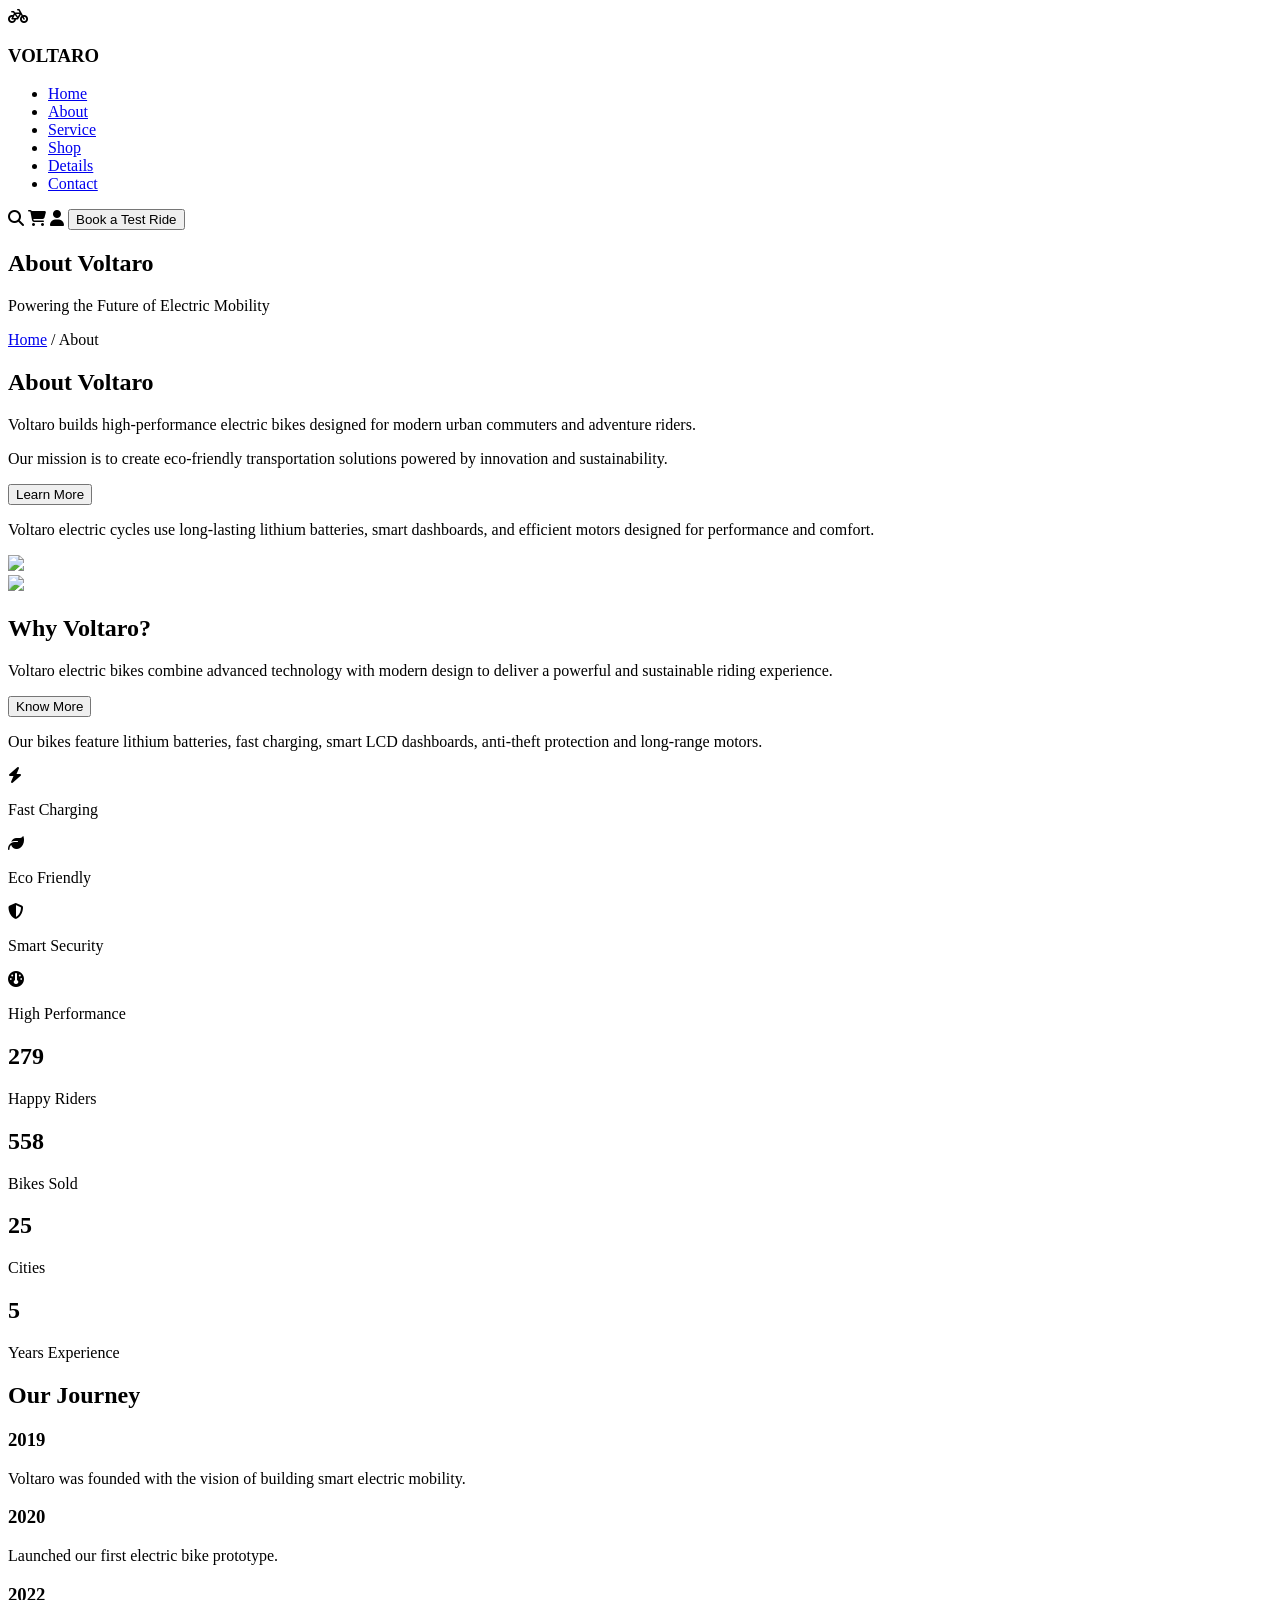
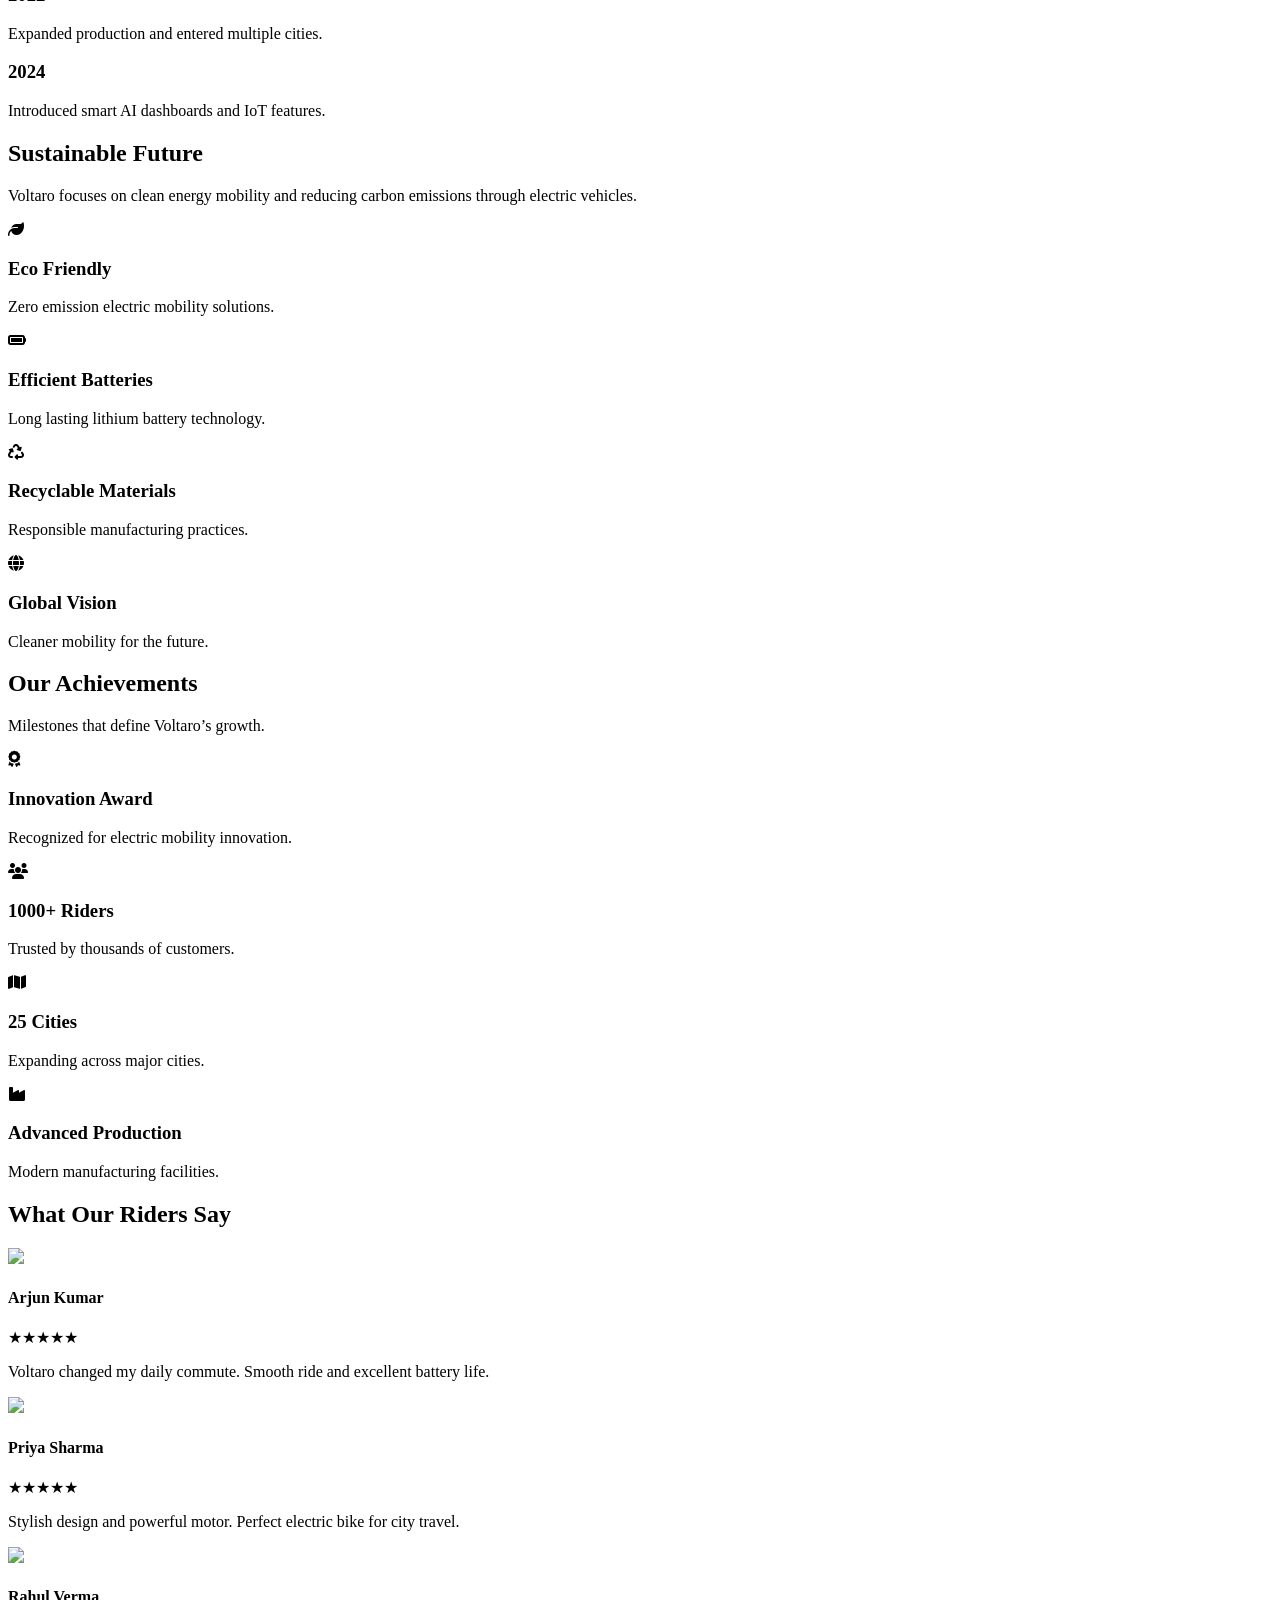
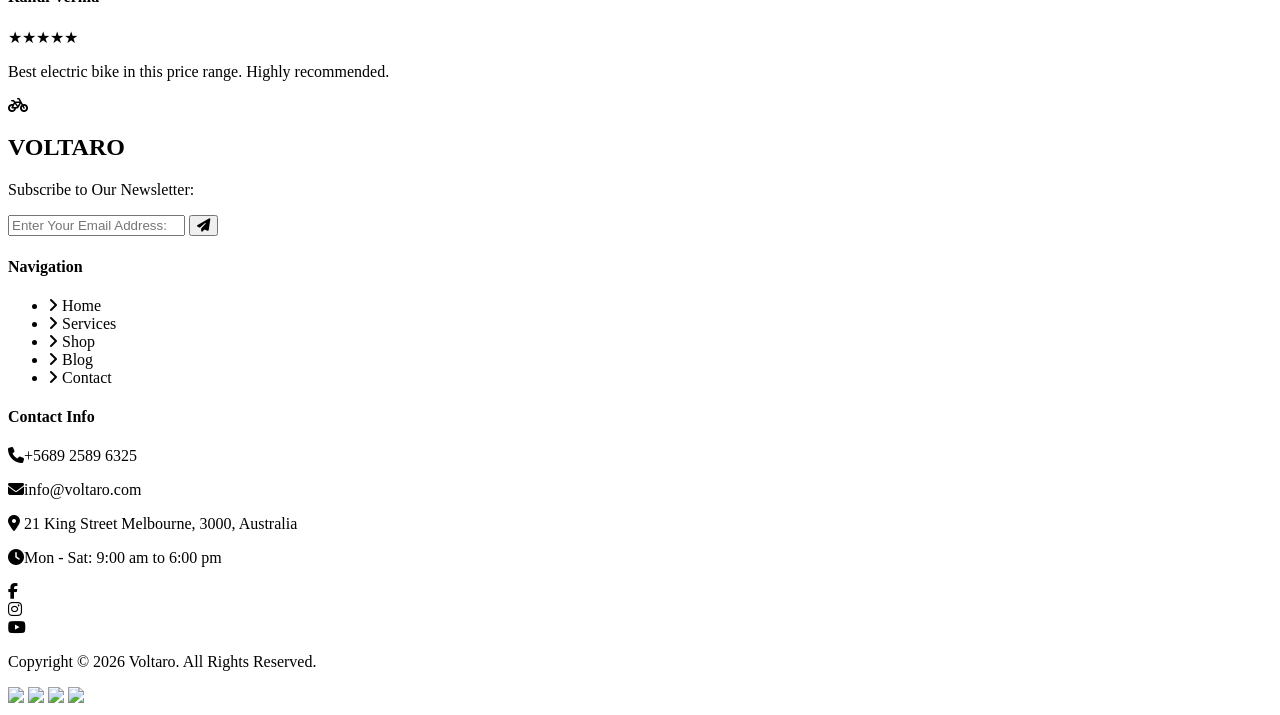
==== about.html @ c147ebe0 "Add files via upload" ====
<!DOCTYPE html>
<html lang="en">
<head>
    <meta charset="UTF-8">
    <title>About - Voltaro</title>
    <meta name="viewport" content="width=device-width, initial-scale=1.0">
     <link rel="stylesheet" href="https://cdnjs.cloudflare.com/ajax/libs/font-awesome/6.6.0/css/all.min.css">
    <meta name="viewport" content="width=device-width, initial-scale=1.0">
    <link rel="stylesheet" href="CSS/about.css">
    
</head>

<body>

  <!-- HEADER -->
  <header class="header">
    <div class="logo ">
        <i class="fa-solid fa-bicycle"></i>
        <h3>VOLTARO</h3>
      </div>

    <nav class="nav">
  <ul>
    <li><a href="index.html">Home</a></li>
    <li><a href="about.html"class="btn-black">About</a></li>
    <li><a href="service-sales.html">Service</a></li>
    <li><a href="shop.html">Shop</a></li>
    <li><a href="product.html">Details</a></li>
    <li><a href="#">Contact</a></li>
  </ul>
</nav>

  <div class="right">
  <i class="fa-solid fa-magnifying-glass icon"></i>
  <i class="fa-solid fa-cart-shopping icon"></i>
  <i class="fa-solid fa-user icon"></i>


  <button class="btn-orange">Book a Test Ride</button>
  </div>

  </header>



<!-- HERO -->
<section class="about-hero">

<div class="about-hero-content ">

<h1>About Voltaro</h1>
<p>Powering the Future of Electric Mobility</p>

<div class="breadcrumb">
<a href="index.html">Home</a>
<span> / </span>
<span>About</span>
</div>

</div>

</section>



<!-- ABOUT SECTION -->
<section class="about-section">

<div class="about-container">

<div class="about-text reveal-left">

<h1>About Voltaro</h1>

<p>
Voltaro builds high-performance electric bikes designed
for modern urban commuters and adventure riders.
</p>

<p>
Our mission is to create eco-friendly transportation
solutions powered by innovation and sustainability.
</p>

<button id="learnBtn">Learn More</button>

<div class="more-content" id="moreContent">

<p>
Voltaro electric cycles use long-lasting lithium batteries,
smart dashboards, and efficient motors designed for
performance and comfort.
</p>

</div>

</div>


<div class="about-image reveal-right">

<img src="https://images.unsplash.com/photo-1558981403-c5f9899a28bc">

</div>

</div>

</section>



<!-- WHY VOLTARO -->
<section class="why-section">

<div class="why-container">

<div class="why-image reveal-left">

<img src="https://images.unsplash.com/photo-1518655048521-f130df041f66">

<div class="yellow-bg"></div>

</div>


<div class="why-text reveal-right">

<h2>Why Voltaro?</h2>

<p>
Voltaro electric bikes combine advanced technology with
modern design to deliver a powerful and sustainable
riding experience.
</p>

<button id="knowBtn">Know More</button>

<div class="why-more" id="whyMore">

<p>
Our bikes feature lithium batteries, fast charging,
smart LCD dashboards, anti-theft protection and
long-range motors.
</p>

</div>

</div>

</div>


<!-- FEATURES -->
<div class="features-row">

<div class="feature">
<i class="fa-solid fa-bolt"></i>
<p>Fast Charging</p>
</div>

<div class="feature">
<i class="fa-solid fa-leaf"></i>
<p>Eco Friendly</p>
</div>

<div class="feature">
<i class="fa-solid fa-shield-halved"></i>
<p>Smart Security</p>
</div>

<div class="feature">
<i class="fa-solid fa-gauge"></i>
<p>High Performance</p>
</div>

</div>

</section>



<!-- STATS -->
<section class="stats-section">

<div class="stats-container">

<div class="stat reveal">
<h2 class="counter" data-target="500">0</h2>
<p>Happy Riders</p>
</div>

<div class="stat reveal">
<h2 class="counter" data-target="1200">0</h2>
<p>Bikes Sold</p>
</div>

<div class="stat reveal">
<h2 class="counter" data-target="25">0</h2>
<p>Cities</p>
</div>

<div class="stat reveal">
<h2 class="counter" data-target="5">0</h2>
<p>Years Experience</p>
</div>

</div>

</section>



<!-- TIMELINE -->
<section class="timeline-section">

<h2 class="timeline-title">Our Journey</h2>

<div class="timeline">

<div class="timeline-item">
<h3>2019</h3>
<p>Voltaro was founded with the vision of
building smart electric mobility.</p>
</div>

<div class="timeline-item">
<h3>2020</h3>
<p>Launched our first electric bike prototype.</p>
</div>

<div class="timeline-item">
<h3>2022</h3>
<p>Expanded production and entered multiple cities.</p>
</div>

<div class="timeline-item">
<h3>2024</h3>
<p>Introduced smart AI dashboards and IoT features.</p>
</div>

</div>

</section>



<!-- SUSTAINABILITY -->
<section class="sustainability">

<div class="sustainability-header">
<h2>Sustainable Future</h2>
<p>
Voltaro focuses on clean energy mobility and
reducing carbon emissions through electric vehicles.
</p>
</div>

<div class="sustainability-container">

<div class="sustain-card reveal">
<i class="fa-solid fa-leaf"></i>
<h3>Eco Friendly</h3>
<p>Zero emission electric mobility solutions.</p>
</div>

<div class="sustain-card reveal">
<i class="fa-solid fa-battery-full"></i>
<h3>Efficient Batteries</h3>
<p>Long lasting lithium battery technology.</p>
</div>

<div class="sustain-card reveal">
<i class="fa-solid fa-recycle"></i>
<h3>Recyclable Materials</h3>
<p>Responsible manufacturing practices.</p>
</div>

<div class="sustain-card reveal">
<i class="fa-solid fa-globe"></i>
<h3>Global Vision</h3>
<p>Cleaner mobility for the future.</p>
</div>

</div>

</section>



<!-- ACHIEVEMENTS -->
<section class="achievements">

<div class="achievements-header">
<h2>Our Achievements</h2>
<p>Milestones that define Voltaro’s growth.</p>
</div>

<div class="achievements-container">

<div class="achievement-card reveal">
<i class="fa-solid fa-award"></i>
<h3>Innovation Award</h3>
<p>Recognized for electric mobility innovation.</p>
</div>

<div class="achievement-card reveal">
<i class="fa-solid fa-users"></i>
<h3>1000+ Riders</h3>
<p>Trusted by thousands of customers.</p>
</div>

<div class="achievement-card reveal">
<i class="fa-solid fa-map"></i>
<h3>25 Cities</h3>
<p>Expanding across major cities.</p>
</div>

<div class="achievement-card reveal">
<i class="fa-solid fa-industry"></i>
<h3>Advanced Production</h3>
<p>Modern manufacturing facilities.</p>
</div>

</div>

</section>



<!-- REVIEWS -->
<section class="reviews-section">

<h2 class="section-title">What Our Riders Say</h2>

<div class="reviews-container">

<div class="review-card reveal">
<div class="review-header">
<img src="https://randomuser.me/api/portraits/men/32.jpg">
<div>
<h4>Arjun Kumar</h4>
<div class="stars">★★★★★</div>
</div>
</div>

<p>Voltaro changed my daily commute.
Smooth ride and excellent battery life.</p>
</div>


<div class="review-card reveal">
<div class="review-header">
<img src="https://randomuser.me/api/portraits/women/44.jpg">
<div>
<h4>Priya Sharma</h4>
<div class="stars">★★★★★</div>
</div>
</div>

<p>Stylish design and powerful motor.
Perfect electric bike for city travel.</p>
</div>


<div class="review-card reveal">
<div class="review-header">
<img src="https://randomuser.me/api/portraits/men/55.jpg">
<div>
<h4>Rahul Verma</h4>
<div class="stars">★★★★★</div>
</div>
</div>

<p>Best electric bike in this price range.
Highly recommended.</p>
</div>

</div>

</section>


<!-- ===== Footer Section ===== -->

<footer class="footer">

  <div class="footer-container">

    <!-- LEFT SECTION -->
    <div class="footer-left">
      <div class="logo">
        <i class="fa-solid fa-bicycle"></i>
        <h2>VOLTARO</h2>
      </div>

      <p class="newsletter-text">Subscribe to Our Newsletter:</p>

      <div class="newsletter-box">
        <input type="email" placeholder="Enter Your Email Address:">
        <button class="send-btn">
  <i class="fa-solid fa-paper-plane"></i>
</button>
      </div>
    </div>

    <!-- NAVIGATION -->
    <div class="footer-nav">
      <h4>Navigation</h4>
      <ul>
        <li><i class="fa-solid fa-angle-right"></i> Home</li>
        <li><i class="fa-solid fa-angle-right"></i> Services</li>
        <li><i class="fa-solid fa-angle-right"></i> Shop</li>
        <li><i class="fa-solid fa-angle-right"></i> Blog</li>
        <li><i class="fa-solid fa-angle-right"></i> Contact</li>
      </ul>
    </div>

    <!-- CONTACT -->
    <div class="footer-contact">
      <h4>Contact Info</h4>
      <p><i class="fa-solid fa-phone"></i>+5689 2589 6325</p>
      <p><i class="fa-solid fa-envelope"></i>info@voltaro.com</p>
      <p><i class="fa-solid fa-location-dot"></i> 21 King Street Melbourne, 3000, Australia</p>
      <p><i class="fa-solid fa-clock"></i>Mon - Sat: 9:00 am to 6:00 pm</p>
    </div>

    <!-- SOCIAL -->
    <div class="footer-social">
      <div class="social-circle"><i class="fa-brands fa-facebook-f"></i></div>
      <div class="social-circle active"><i class="fa-brands fa-instagram"></i></div>
      <div class="social-circle"><i class="fa-brands fa-youtube"></i></div>
    </div>

  </div>

  <div class="footer-bottom">
    <p>Copyright © 2026 Voltaro. All Rights Reserved.</p>

    <div class="payment-icons">
      <img src="https://img.icons8.com/color/48/visa.png"/>
      <img src="https://img.icons8.com/color/48/mastercard.png"/>
      <img src="https://img.icons8.com/color/48/paypal.png"/>
      <img src="https://img.icons8.com/color/48/apple-pay.png"/>
    </div>
  </div>

</footer>

<script src="script.js"></script>


</body>
</html>
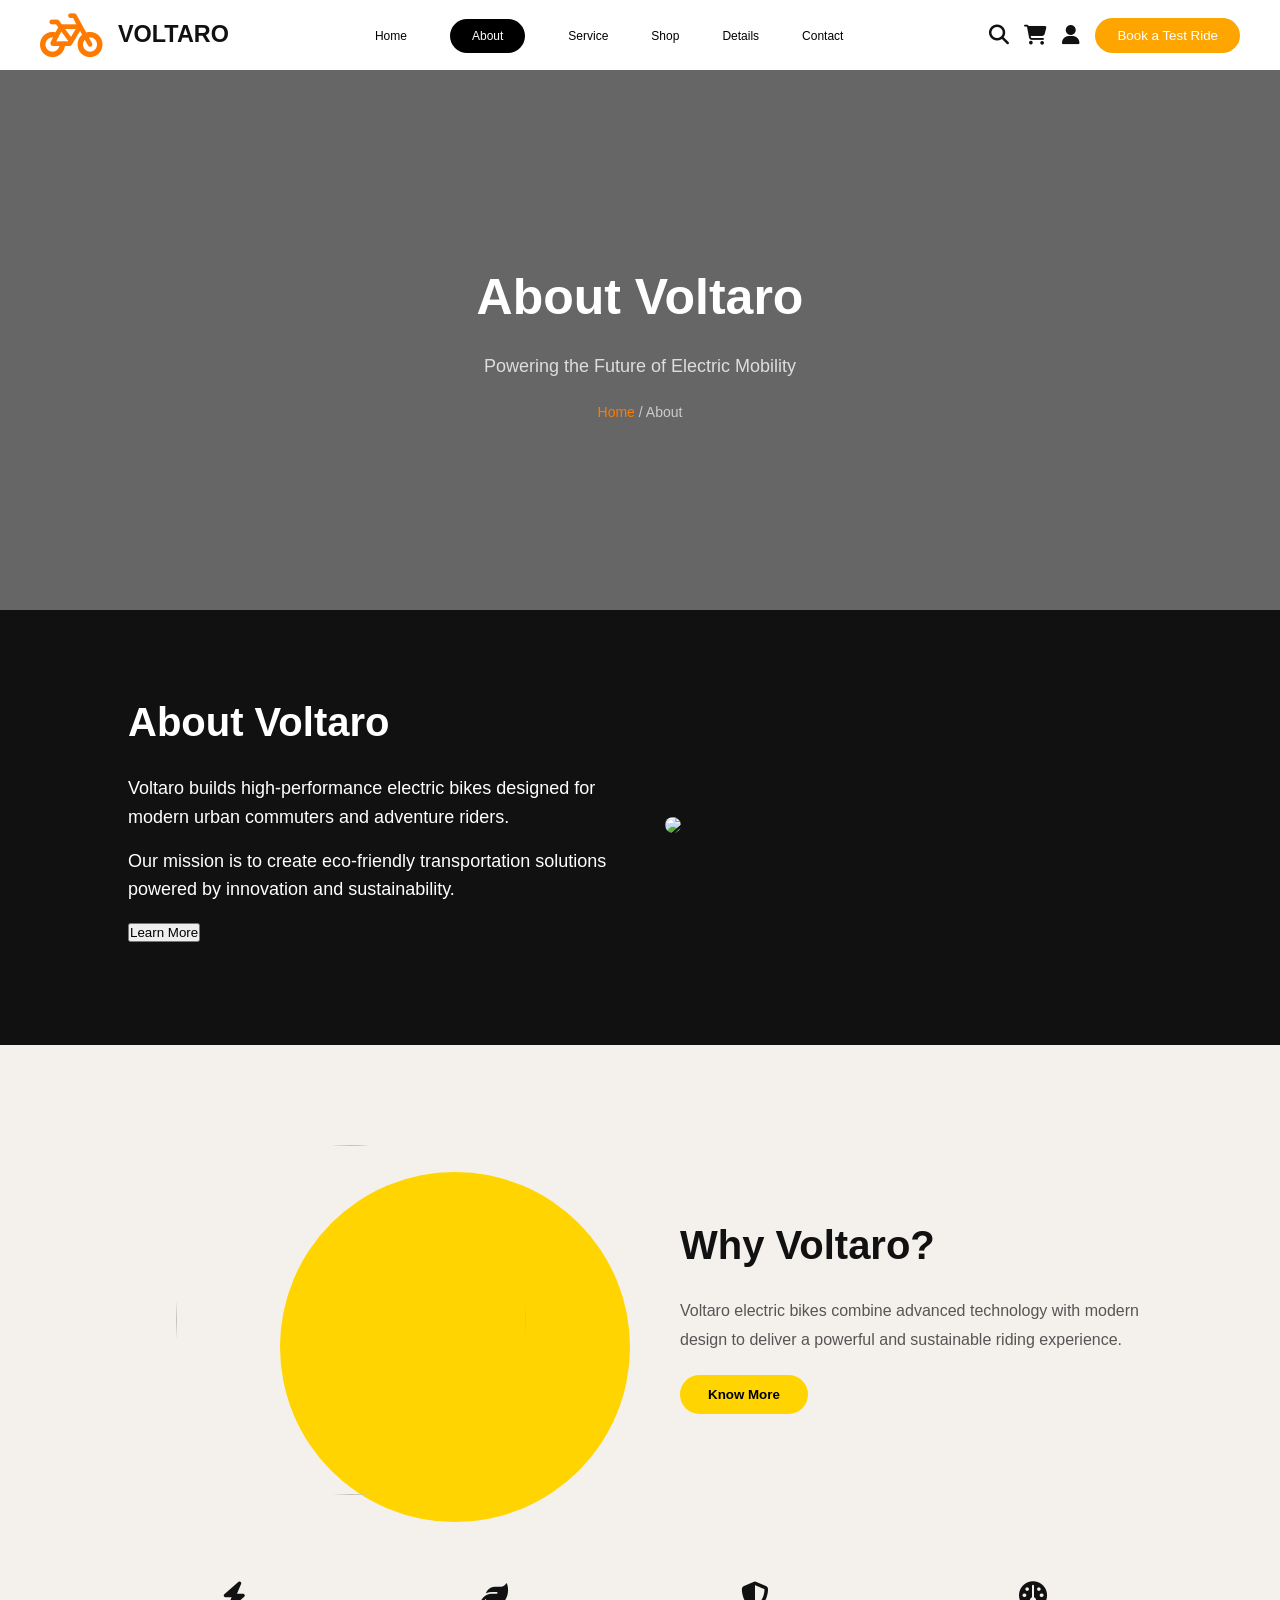
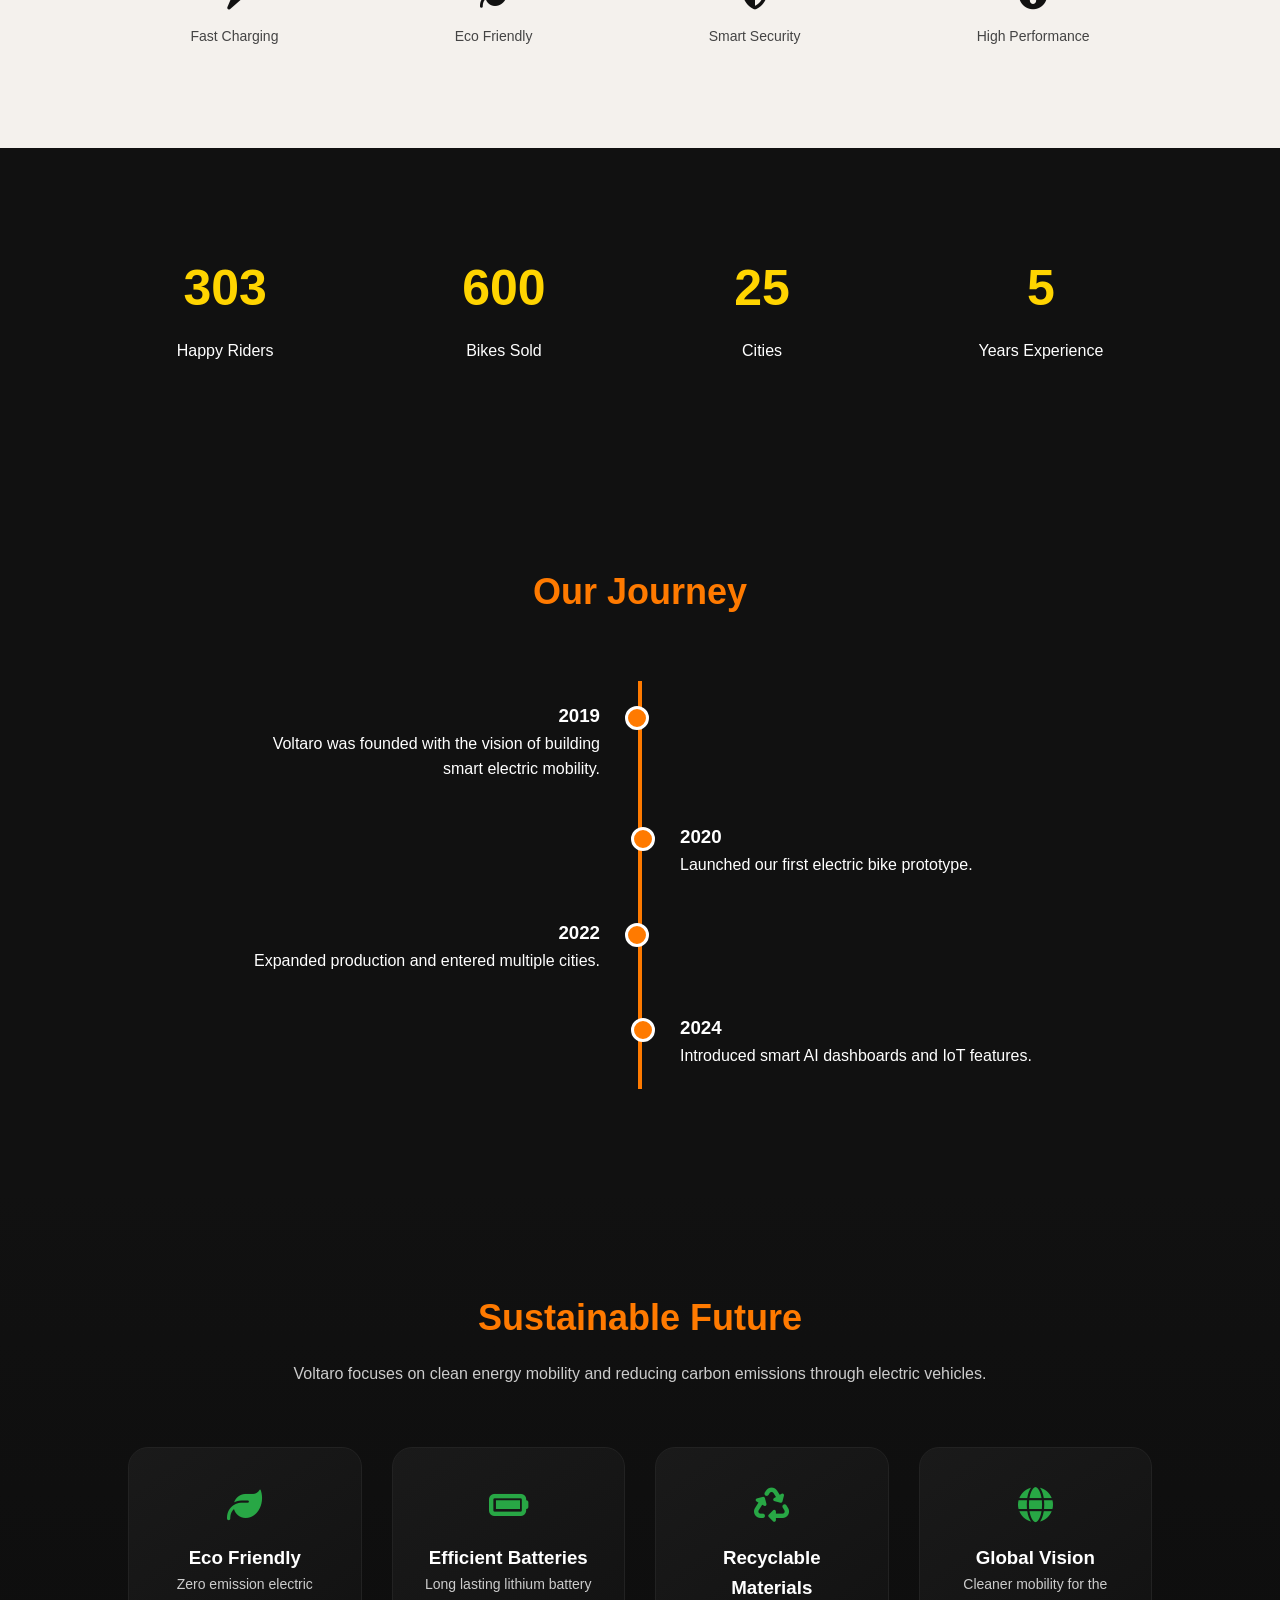
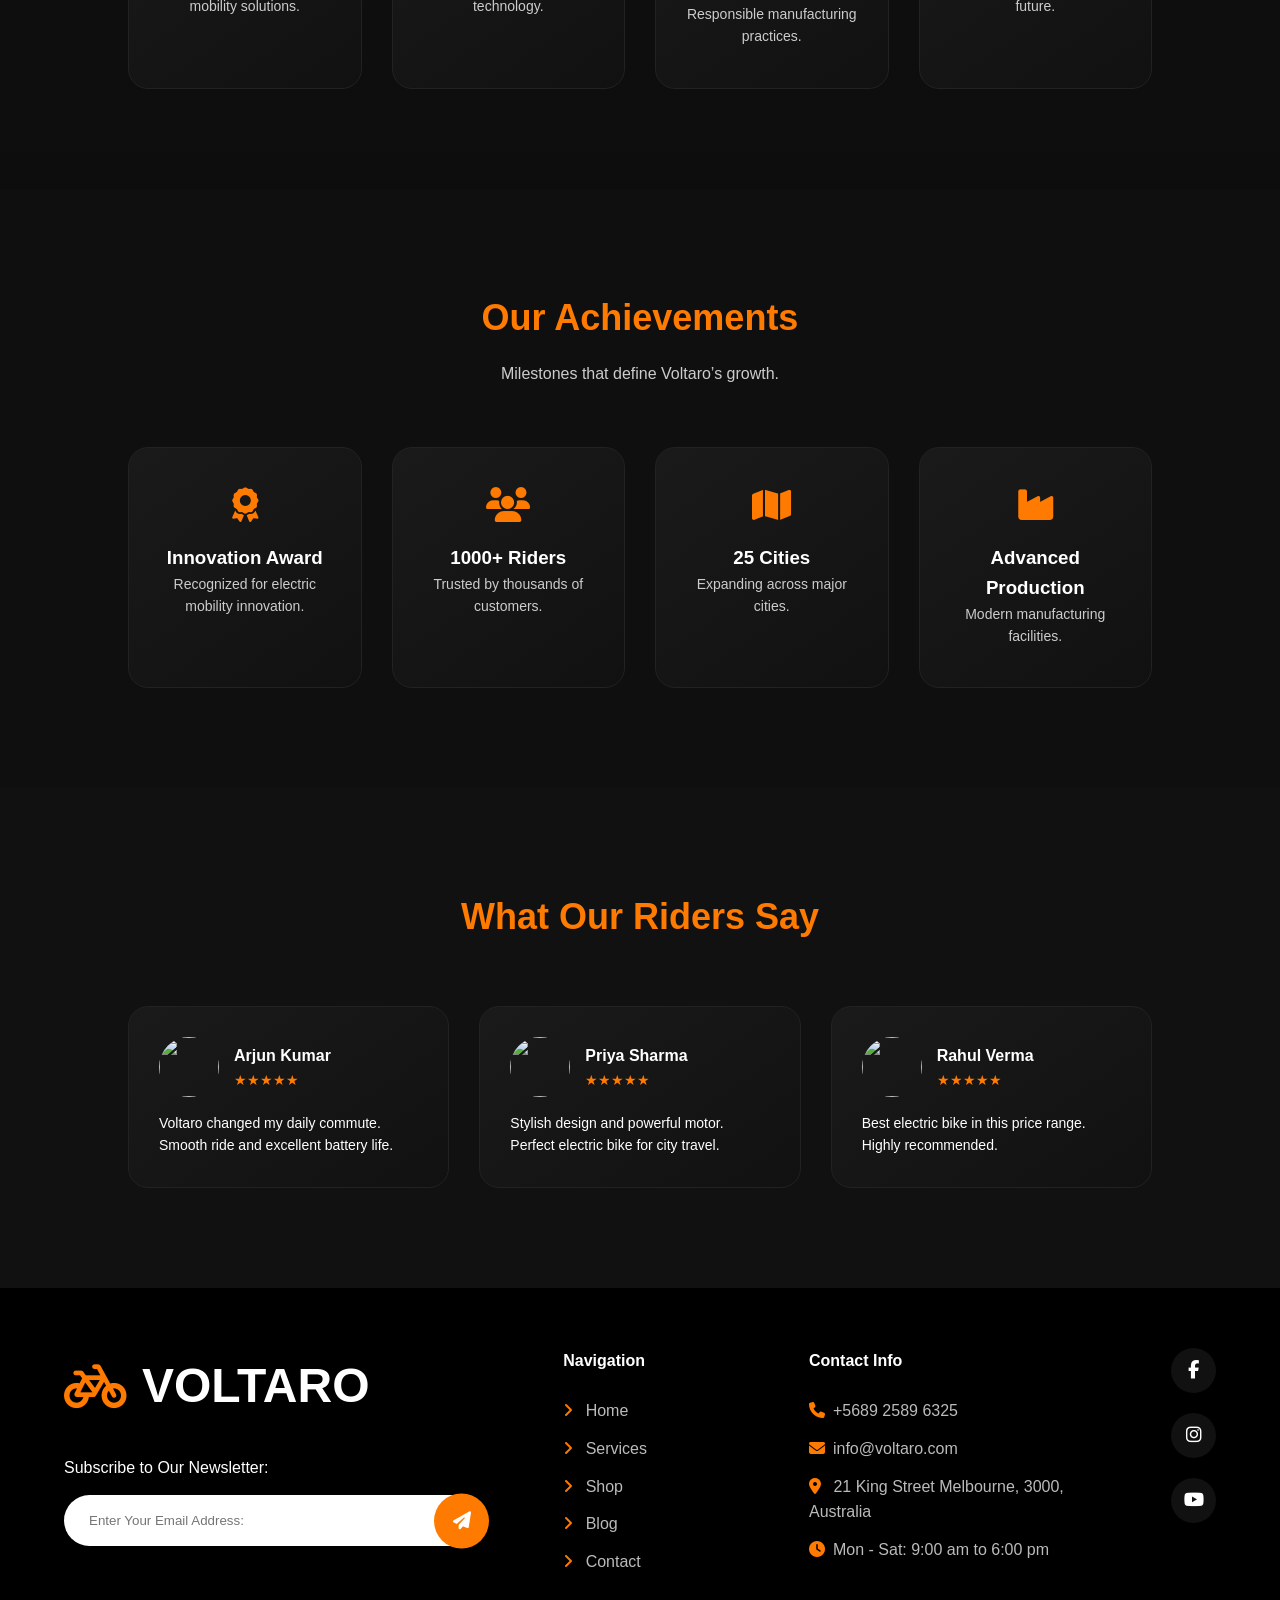
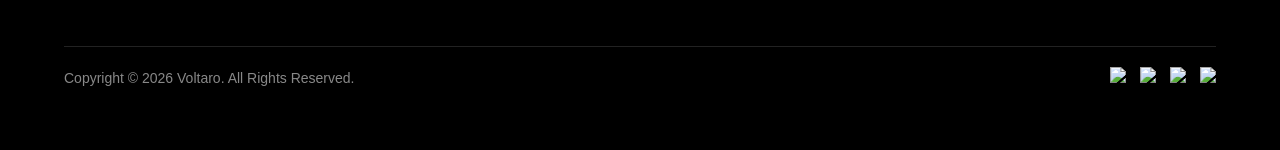
==== commit 561096c1: "Update about.html" ====
--- a/about.html
+++ b/about.html
@@ -6,7 +6,7 @@
     <meta name="viewport" content="width=device-width, initial-scale=1.0">
      <link rel="stylesheet" href="https://cdnjs.cloudflare.com/ajax/libs/font-awesome/6.6.0/css/all.min.css">
     <meta name="viewport" content="width=device-width, initial-scale=1.0">
-    <link rel="stylesheet" href="CSS/about.css">
+    <link rel="stylesheet" href="css/about.css">
     
 </head>
 
@@ -451,3 +451,4 @@
 
 </body>
 </html>
+
--- a/css/about.css
+++ b/css/about.css
@@ -0,0 +1,1202 @@
+
+/* ================= ABOUT SECTION ================= */
+* {
+  margin: 0;
+  padding: 0;
+  box-sizing: border-box;
+  font-family: Arial, sans-serif;
+}
+
+
+
+/* HEADER */
+
+.nav ul {
+  display: flex;
+  list-style: none;
+  gap: 15px;
+}
+
+.header {
+  display: flex;
+  justify-content: space-between;
+  align-items: center;
+  padding: 10px 40px;
+  background: white;
+}
+
+.logo {
+  font-size: 20px;
+  font-weight: bold;
+}
+
+.nav a {
+  margin: 0 14px;
+  text-decoration: none;
+  color: black;
+  font-size: 12px;
+}
+.highlight {
+  color: orange;
+}
+
+
+.right {
+  display: flex;
+  align-items: center;
+  gap: 15px;
+}
+.right i {
+  font-size: 20px;
+}
+
+.icon {
+  cursor: pointer;
+
+}
+
+
+.btn-orange {
+  background: orange;
+  color: white;
+  border: none;
+  padding: 10px 22px;
+  border-radius: 20px;
+  cursor: pointer;
+}
+
+.btn-black{
+background:black;
+color:white !important;
+border:none;
+padding:10px 22px;
+border-radius:20px;
+cursor:pointer;
+}
+
+.btn-white {
+  background: white;
+  color: black;
+  border: none;
+  padding: 10px 22px;
+  border-radius: 20px;
+  cursor: pointer;
+}
+
+
+/* ================= GLOBAL ================= */
+
+
+body{
+background:#fff;
+color:#111;
+line-height:1.6;
+}
+
+
+/* ================= HERO SECTION ================= */
+
+.about-hero{
+height:60vh;
+background:url("https://images.unsplash.com/photo-1558981403-c5f9899a28bc") center/cover no-repeat;
+position:relative;
+display:flex;
+align-items:center;
+justify-content:center;
+text-align:center;
+}
+
+.about-hero::before{
+content:"";
+position:absolute;
+inset:0;
+background:rgba(0,0,0,0.6);
+}
+
+.about-hero-content{
+position:relative;
+color:white;
+animation:fadeIn 1.2s ease forwards;
+}
+
+.about-hero-content h1{
+font-size:50px;
+margin-bottom:15px;
+}
+
+.about-hero-content p{
+font-size:18px;
+margin-bottom:20px;
+color:#ddd;
+}
+
+/* Breadcrumb */
+
+.breadcrumb{
+font-size:14px;
+}
+
+.breadcrumb a{
+color:#ff7a00;
+text-decoration:none;
+}
+
+.breadcrumb span{
+color:#ccc;
+}
+
+
+/* Hero Animation */
+
+@keyframes fadeIn{
+
+from{
+opacity:0;
+transform:translateY(40px);
+}
+
+to{
+opacity:1;
+transform:translateY(0);
+}
+
+}
+
+
+
+/* ================= ABOUT SECTION ================= */
+
+.about-section{
+padding:80px 10%;
+background:#111;
+color:white;
+}
+
+.about-container{
+display:flex;
+align-items:center;
+justify-content:space-between;
+gap:50px;
+flex-wrap:wrap;
+}
+
+.about-text{
+flex:1;
+}
+
+.about-text h1{
+font-size:40px;
+margin-bottom:20px;
+}
+
+.about-text p{
+font-size:18px;
+line-height:1.6;
+margin-bottom:15px;
+}
+
+.about-image{
+flex:1;
+}
+
+.about-image img{
+width:100%;
+border-radius:15px;
+transition:0.4s ease;
+}
+
+.about-image img:hover{
+transform:scale(1.05);
+}
+
+
+/* Learn More Content */
+
+.more-content{
+max-height:0;
+overflow:hidden;
+opacity:0;
+transition:max-height 0.6s ease, opacity 0.5s ease;
+margin-top:20px;
+}
+
+.more-content.show{
+max-height:300px;
+opacity:1;
+}
+
+
+
+/* ================= WHY SECTION ================= */
+
+.why-section{
+padding:100px 8%;
+background:#f4f1ed;
+}
+
+.why-container{
+display:flex;
+align-items:center;
+justify-content:space-between;
+gap:80px;
+max-width:1200px;
+margin:auto;
+}
+
+.why-image{
+position:relative;
+flex:1;
+text-align:center;
+}
+
+.why-image img{
+width:350px;
+height:350px;
+object-fit:cover;
+border-radius:50%;
+position:relative;
+z-index:2;
+}
+
+.yellow-bg{
+width:350px;
+height:350px;
+background:#ffd400;
+border-radius:50%;
+position:absolute;
+right:-30px;
+bottom:-20px;
+z-index:1;
+}
+
+.why-text{
+flex:1;
+}
+
+.why-text h2{
+font-size:40px;
+margin-bottom:20px;
+}
+
+.why-text p{
+color:#555;
+line-height:1.8;
+margin-bottom:20px;
+}
+
+.why-text button{
+padding:12px 28px;
+border:none;
+background:#ffd400;
+border-radius:30px;
+cursor:pointer;
+font-weight:600;
+transition:0.3s;
+}
+
+.why-text button:hover{
+background:#ffcc00;
+}
+
+/* Hidden why content */
+
+.why-more{
+max-height:0;
+overflow:hidden;
+opacity:0;
+transition:max-height 0.6s ease, opacity 0.5s ease;
+margin-top:20px;
+}
+
+.why-more.show{
+max-height:300px;
+opacity:1;
+}
+
+
+
+/* ================= FEATURES ================= */
+
+.features-row{
+display:flex;
+justify-content:space-around;
+margin-top:80px;
+text-align:center;
+}
+
+.feature i{
+font-size:28px;
+margin-bottom:15px;
+color:#111;
+}
+
+.feature p{
+font-size:14px;
+color:#444;
+}
+
+
+
+/* ================= SCROLL ANIMATIONS ================= */
+
+.reveal{
+opacity:0;
+transform:translateY(50px);
+transition:0.8s ease;
+}
+
+.reveal.active{
+opacity:1;
+transform:translateY(0);
+}
+
+.reveal-left,
+.reveal-right{
+opacity:0;
+transition:all 0.8s ease;
+}
+
+.reveal-left{
+transform:translateX(-100px);
+}
+
+.reveal-right{
+transform:translateX(100px);
+}
+
+.reveal-left.active,
+.reveal-right.active{
+opacity:1;
+transform:translateX(0);
+}
+
+
+
+/* ================= STATS SECTION ================= */
+
+.stats-section{
+padding:100px 8%;
+background:#111;
+color:white;
+text-align:center;
+}
+
+.stats-container{
+display:flex;
+justify-content:space-around;
+flex-wrap:wrap;
+gap:40px;
+}
+
+.stat h2{
+font-size:50px;
+color:#ffd400;
+}
+
+.stat p{
+margin-top:10px;
+font-size:16px;
+}
+
+
+
+/* ================= TIMELINE ================= */
+
+.timeline-section{
+padding:100px 8%;
+background:#111;
+color:#fff;
+text-align:center;
+position:relative;
+}
+
+.timeline-title{
+font-size:36px;
+margin-bottom:60px;
+color:#ff7a00;
+}
+
+.timeline{
+position:relative;
+max-width:900px;
+margin:auto;
+}
+
+/* vertical line */
+
+.timeline::before{
+content:"";
+position:absolute;
+left:50%;
+width:4px;
+height:100%;
+background:#ff7a00;
+transform:translateX(-50%);
+}
+
+.timeline-item{
+position:relative;
+width:50%;
+padding:20px 40px;
+box-sizing:border-box;
+opacity:0;
+transform:translateY(50px);
+transition:all 0.6s ease;
+}
+
+.timeline-item:nth-child(odd){
+left:0;
+text-align:right;
+}
+
+.timeline-item:nth-child(even){
+left:50%;
+text-align:left;
+}
+
+/* circle */
+
+.timeline-item::before{
+content:"";
+position:absolute;
+top:25px;
+width:18px;
+height:18px;
+background:#ff7a00;
+border-radius:50%;
+border:3px solid #fff;
+}
+
+.timeline-item:nth-child(odd)::before{
+right:-9px;
+}
+
+.timeline-item:nth-child(even)::before{
+left:-9px;
+}
+
+.timeline-item.show{
+opacity:1;
+transform:translateY(0);
+}
+
+
+
+/* ================= SUSTAINABILITY ================= */
+
+.sustainability{
+padding:100px 10%;
+background:linear-gradient(180deg,#111,#0d0d0d);
+color:white;
+text-align:center;
+}
+
+.sustainability-header h2{
+font-size:36px;
+color:#ff7a00;
+margin-bottom:15px;
+}
+
+.sustainability-header p{
+max-width:700px;
+margin:auto;
+color:#ccc;
+margin-bottom:60px;
+}
+
+.sustainability-container{
+display:grid;
+grid-template-columns:repeat(4,1fr);
+gap:30px;
+}
+
+.sustain-card{
+background:linear-gradient(145deg,#1a1a1a,#111);
+padding:40px 25px;
+border-radius:20px;
+transition:0.4s ease;
+border:1px solid #222;
+}
+
+.sustain-card i{
+font-size:35px;
+color:#28a745;
+margin-bottom:20px;
+}
+
+.sustain-card p{
+font-size:14px;
+color:#ccc;
+line-height:1.6;
+}
+
+.sustain-card:hover{
+transform:translateY(-12px);
+box-shadow:0 20px 40px rgba(40,167,69,0.3);
+}
+
+
+
+/* ================= ACHIEVEMENTS ================= */
+
+.achievements{
+padding:100px 10%;
+background:#0f0f0f;
+color:white;
+text-align:center;
+}
+
+.achievements-header h2{
+font-size:36px;
+color:#ff7a00;
+margin-bottom:15px;
+}
+
+.achievements-header p{
+max-width:700px;
+margin:auto;
+color:#ccc;
+margin-bottom:60px;
+}
+
+.achievements-container{
+display:grid;
+grid-template-columns:repeat(4,1fr);
+gap:30px;
+}
+
+.achievement-card{
+background:linear-gradient(145deg,#1a1a1a,#111);
+padding:40px 25px;
+border-radius:20px;
+transition:0.4s ease;
+border:1px solid #222;
+}
+
+.achievement-card i{
+font-size:35px;
+color:#ff7a00;
+margin-bottom:20px;
+}
+
+.achievement-card p{
+font-size:14px;
+color:#ccc;
+}
+
+.achievement-card:hover{
+transform:translateY(-12px);
+box-shadow:0 20px 50px rgba(255,122,0,0.3);
+}
+
+
+
+/* ================= REVIEWS ================= */
+
+.reviews-section{
+padding:100px 10%;
+background:#111;
+color:white;
+}
+
+.section-title{
+text-align:center;
+font-size:36px;
+margin-bottom:60px;
+color:#ff7a00;
+}
+
+.reviews-container{
+display:flex;
+gap:30px;
+}
+
+.review-card{
+flex:1;
+background:linear-gradient(145deg,#1a1a1a,#111);
+padding:30px;
+border-radius:20px;
+transition:0.4s ease;
+border:1px solid #222;
+}
+
+.review-card:hover{
+transform:translateY(-12px);
+box-shadow:0 20px 50px rgba(255,122,0,0.25);
+}
+
+.review-header{
+display:flex;
+align-items:center;
+gap:15px;
+margin-bottom:15px;
+}
+
+.review-header img{
+width:60px;
+height:60px;
+border-radius:50%;
+}
+
+.stars{
+color:#ff7a00;
+font-size:14px;
+}
+
+.review-card p{
+font-size:14px;
+line-height:1.6;
+}
+
+
+
+
+
+
+.reveal{
+opacity:0;
+transform:translateY(50px);
+transition:0.8s ease;
+}
+
+.reveal.active{
+opacity:1;
+transform:translateY(0);
+}
+
+.reveal-left{
+opacity:0;
+transform:translateX(-100px);
+transition:0.8s ease;
+}
+
+.reveal-left.active{
+opacity:1;
+transform:translateX(0);
+}
+
+.reveal-right{
+opacity:0;
+transform:translateX(100px);
+transition:0.8s ease;
+}
+
+.reveal-right.active{
+opacity:1;
+transform:translateX(0);
+}
+
+
+
+
+/* ===== Footer Section ===== */
+
+
+.footer {
+  background: #000;
+  color: #fff;
+  padding: 80px 8% 30px;
+  font-family: Arial, sans-serif;
+   width: 100vw !important;
+  margin-left: calc(-50vw + 50%) !important;
+  padding: 60px 5%;
+  box-sizing: border-box;
+
+}
+
+/* MAIN LAYOUT */
+.footer-container {
+  display: flex;
+  justify-content: space-between;
+  align-items: flex-start;
+}
+
+/* LEFT SECTION */
+.footer-left {
+  width: 40%;
+}
+
+.logo {
+  display: flex;
+  align-items: center;
+  gap: 15px;
+}
+
+.logo i {
+  font-size: 50px;
+  color: #ff7a00;
+}
+
+.logo h2 {
+  font-size: 48px;
+  margin: 0;
+}
+
+.newsletter-text {
+  margin: 30px 0 15px;
+}
+
+.newsletter-box {
+  position: relative;
+  width: 420px;
+}
+
+.newsletter-box input {
+  width: 100%;
+  padding: 18px 25px;
+  border-radius: 40px;
+  border: none;
+  outline: none;
+}
+
+.send-btn {
+  position: absolute;
+  right: -5px;
+  top: 50%;
+  transform: translateY(-50%);
+  width: 55px;
+  height: 55px;
+  border-radius: 50%;
+  border: none;
+  background: #ff7a00;
+  cursor: pointer;
+  display: flex;
+  justify-content: center;
+  align-items: center;
+}
+
+.send-btn i {
+  color: #fff;
+  font-size: 18px;
+}
+
+/* NAVIGATION */
+.footer-nav {
+  width: 18%;
+}
+
+.footer-nav h4 {
+  margin-bottom: 25px;
+}
+
+.footer-nav ul {
+  list-style: none;
+  padding: 0;
+}
+
+.footer-nav li {
+  margin-bottom: 12px;
+  color: #bbb;
+}
+
+.footer-nav li i {
+  margin-right: 8px;
+  color: #ff7a00;
+}
+
+/* CONTACT */
+.footer-contact {
+  width: 25%;
+}
+
+.footer-contact h4 {
+  margin-bottom: 25px;
+}
+
+.footer-contact p {
+  margin-bottom: 12px;
+  color: #bbb;
+}
+
+.footer-contact i {
+  margin-right: 8px;
+  color: #ff7a00;
+}
+
+/* SOCIAL */
+.footer-social {
+  width: 7%;
+  display: flex;
+  flex-direction: column;
+  gap: 20px;
+  align-items: flex-end;
+}
+
+.social-circle {
+  width: 45px;
+  height: 45px;
+  border-radius: 50%;
+  background: #111;
+  display: flex;
+  align-items: center;
+  justify-content: center;
+  cursor: pointer;
+}
+
+.social-circle i {
+  color: #fff;
+  font-size: 18px;
+}
+
+
+
+/* BOTTOM */
+.footer-bottom {
+  margin-top: 60px;
+  padding-top: 20px;
+  border-top: 1px solid #222;
+  display: flex;
+  justify-content: space-between;
+  align-items: center;
+  font-size: 14px;
+  color: #888;
+}
+
+.payment-icons img {
+  height: 28px;
+  margin-left: 10px;
+}
+
+
+
+/* =========================================
+RESPONSIVE DESIGN
+========================================= */
+
+
+/* ===== LAPTOP (1200px) ===== */
+
+@media (max-width:1200px){
+
+.about-section{
+padding:70px 6%;
+}
+
+.sustainability-container{
+grid-template-columns:repeat(2,1fr);
+}
+
+.achievements-container{
+grid-template-columns:repeat(2,1fr);
+}
+
+.reviews-container{
+flex-wrap:wrap;
+}
+
+.review-card{
+flex:45%;
+}
+
+.footer-container{
+flex-wrap:wrap;
+gap:40px;
+}
+
+.footer-left{
+width:100%;
+}
+
+.footer-nav,
+.footer-contact{
+width:45%;
+}
+
+.footer-social{
+flex-direction:row;
+width:100%;
+justify-content:center;
+align-items:center;
+}
+
+}
+
+
+/* ===== TABLET (992px) ===== */
+
+@media (max-width:992px){
+
+/* HEADER */
+
+.header{
+padding:10px 20px;
+}
+
+.nav ul{
+gap:10px;
+}
+
+/* HERO */
+
+.about-hero h1{
+font-size:38px;
+}
+
+/* ABOUT */
+
+.about-container{
+flex-direction:column;
+text-align:center;
+}
+
+.about-text h1{
+font-size:32px;
+}
+
+/* WHY SECTION */
+
+.why-container{
+flex-direction:column;
+text-align:center;
+}
+
+.why-image img{
+width:280px;
+height:280px;
+}
+
+.yellow-bg{
+width:280px;
+height:280px;
+right:-10px;
+bottom:-10px;
+}
+
+/* FEATURES */
+
+.features-row{
+flex-direction:column;
+gap:40px;
+}
+
+/* STATS */
+
+.stats-container{
+flex-direction:column;
+}
+
+/* TIMELINE */
+
+.timeline::before{
+left:20px;
+}
+
+.timeline-item{
+width:100%;
+padding-left:60px;
+text-align:left;
+}
+
+.timeline-item:nth-child(odd),
+.timeline-item:nth-child(even){
+left:0;
+}
+
+.timeline-item::before{
+left:12px;
+}
+
+/* SUSTAINABILITY */
+
+.sustainability-container{
+grid-template-columns:1fr;
+}
+
+/* ACHIEVEMENTS */
+
+.achievements-container{
+grid-template-columns:1fr;
+}
+
+/* REVIEWS */
+
+.reviews-container{
+flex-direction:column;
+}
+
+/* FOOTER */
+
+.footer-container{
+flex-direction:column;
+gap:40px;
+}
+
+.footer-left,
+.footer-nav,
+.footer-contact{
+width:100%;
+}
+
+.footer-social{
+flex-direction:row;
+justify-content:flex-start;
+}
+
+}
+
+
+/* ===== MOBILE (768px) ===== */
+
+@media (max-width:768px){
+
+/* HEADER */
+
+.header{
+flex-direction:column;
+gap:10px;
+}
+
+.nav ul{
+flex-direction:column;
+align-items:center;
+}
+
+.right{
+margin-top:10px;
+}
+
+/* HERO */
+
+.about-hero{
+height:50vh;
+padding:20px;
+}
+
+.about-hero-content h1{
+font-size:30px;
+}
+
+.about-hero-content p{
+font-size:16px;
+}
+
+/* ABOUT */
+
+.about-section{
+padding:60px 20px;
+}
+
+.about-text p{
+font-size:16px;
+}
+
+/* WHY */
+
+.why-section{
+padding:70px 20px;
+}
+
+.why-text h2{
+font-size:30px;
+}
+
+/* STATS */
+
+.stat h2{
+font-size:36px;
+}
+
+/* TIMELINE */
+
+.timeline-title{
+font-size:28px;
+}
+
+/* SUSTAINABILITY */
+
+.sustainability{
+padding:70px 20px;
+}
+
+.sustainability-header h2{
+font-size:28px;
+}
+
+/* ACHIEVEMENTS */
+
+.achievements{
+padding:70px 20px;
+}
+
+.achievements-header h2{
+font-size:28px;
+}
+
+/* REVIEWS */
+
+.reviews-section{
+padding:70px 20px;
+}
+
+.section-title{
+font-size:28px;
+}
+
+/* FOOTER */
+
+.footer{
+padding:60px 20px;
+}
+
+.newsletter-box{
+width:100%;
+}
+
+.footer-social{
+justify-content:flex-start;
+gap:15px;
+}
+
+.footer-bottom{
+flex-direction:column;
+gap:10px;
+text-align:center;
+}
+
+}
+
+
+/* ===== SMALL MOBILE (480px) ===== */
+
+@media (max-width:480px){
+
+.logo h2{
+font-size:32px;
+}
+
+.about-hero-content h1{
+font-size:24px;
+}
+
+.about-text h1{
+font-size:24px;
+}
+
+.why-text h2{
+font-size:24px;
+}
+
+.timeline-title{
+font-size:24px;
+}
+
+.sustainability-header h2,
+.achievements-header h2,
+.section-title{
+font-size:24px;
+}
+
+.stat h2{
+font-size:30px;
+}
+
+.newsletter-box input{
+padding:14px 20px;
+}
+
+.send-btn{
+width:45px;
+height:45px;
+}
+
+}
